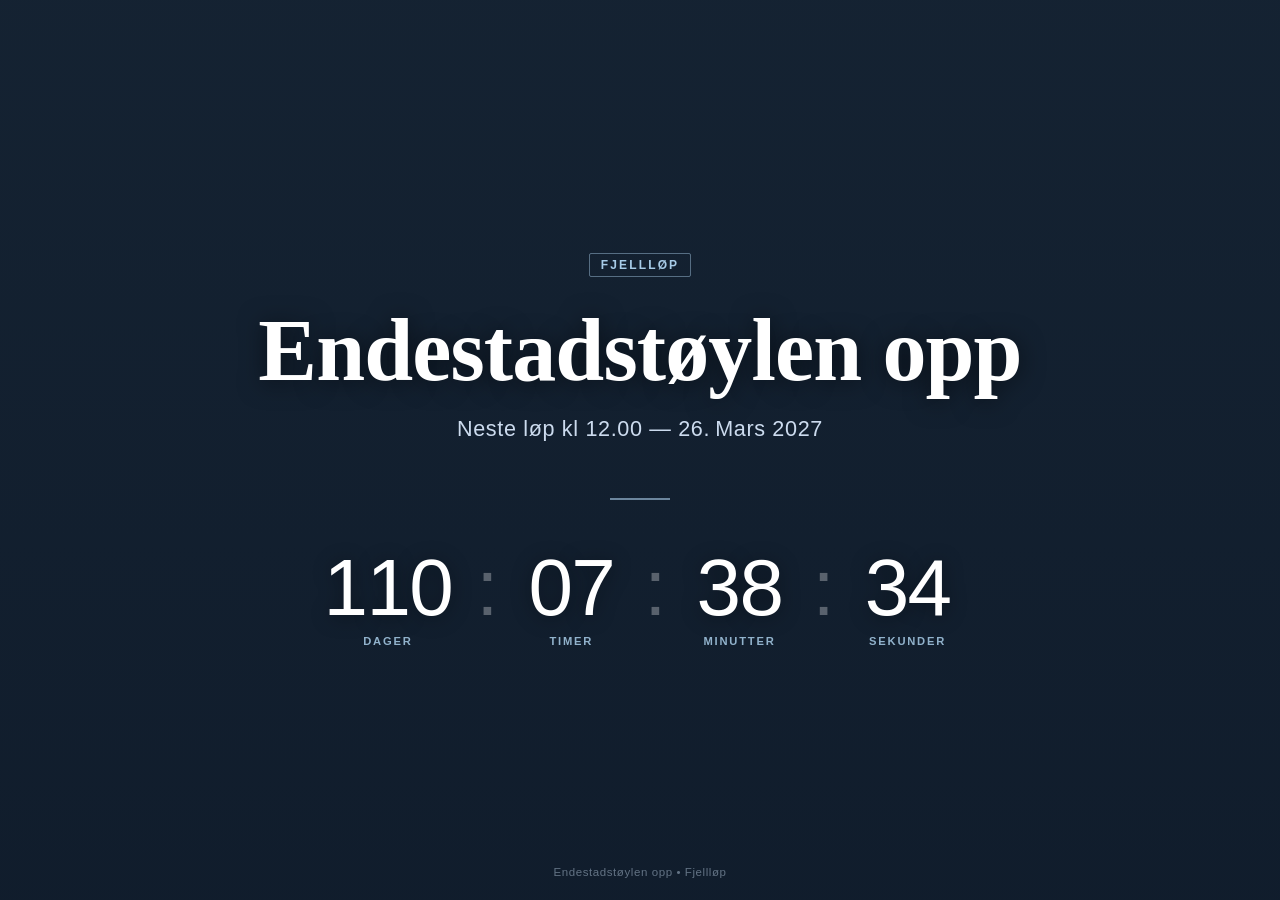
==== index.html @ 92e61cb0 "Add promotional landing page for Endestadstøylen opp Static single-page site with hero mountain back" ====
<!DOCTYPE html>
<html lang="no">
<head>
  <meta charset="UTF-8" />
  <meta name="viewport" content="width=device-width, initial-scale=1.0" />
  <title>Endestadstøylen opp</title>
  <style>
    *, *::before, *::after {
      box-sizing: border-box;
      margin: 0;
      padding: 0;
    }

    html, body {
      height: 100%;
      font-family: Georgia, 'Times New Roman', serif;
    }

    /* ── Hero ── */
    .hero {
      position: relative;
      min-height: 100vh;
      display: flex;
      flex-direction: column;
      align-items: center;
      justify-content: center;
      text-align: center;
      padding: 2rem 1.5rem;
      overflow: hidden;
      background-color: #1a2a3a;
    }

    .hero-bg {
      position: absolute;
      inset: 0;
      background-image: url('https://images.unsplash.com/photo-1531366936337-7c912a4589a7?auto=format&fit=crop&w=1920&q=85');
      background-size: cover;
      background-position: center 40%;
      background-repeat: no-repeat;
      filter: brightness(0.55) saturate(0.9);
      z-index: 0;
    }

    .hero-overlay {
      position: absolute;
      inset: 0;
      background: linear-gradient(
        to bottom,
        rgba(10, 20, 35, 0.35) 0%,
        rgba(10, 20, 35, 0.60) 100%
      );
      z-index: 1;
    }

    .hero-content {
      position: relative;
      z-index: 2;
      max-width: 820px;
    }

    /* ── Badge ── */
    .badge {
      display: inline-block;
      font-family: 'Helvetica Neue', Arial, sans-serif;
      font-size: 0.75rem;
      font-weight: 700;
      letter-spacing: 0.18em;
      text-transform: uppercase;
      color: #a8cce8;
      border: 1px solid rgba(168, 204, 232, 0.45);
      border-radius: 2px;
      padding: 0.35em 0.9em;
      margin-bottom: 1.6rem;
    }

    /* ── Title ── */
    h1 {
      font-size: clamp(2.4rem, 7vw, 5.5rem);
      font-weight: 700;
      color: #ffffff;
      line-height: 1.1;
      letter-spacing: -0.01em;
      text-shadow: 0 2px 24px rgba(0,0,0,0.55);
      margin-bottom: 1rem;
    }

    /* ── Subtitle ── */
    .subtitle {
      font-family: 'Helvetica Neue', Arial, sans-serif;
      font-size: clamp(1rem, 2.5vw, 1.35rem);
      color: rgba(220, 235, 255, 0.92);
      letter-spacing: 0.03em;
      margin-bottom: 3.5rem;
    }

    /* ── Divider ── */
    .divider {
      width: 60px;
      height: 2px;
      background: rgba(168, 204, 232, 0.6);
      margin: 0 auto 3rem;
    }

    /* ── Countdown ── */
    .countdown {
      display: flex;
      flex-wrap: wrap;
      justify-content: center;
      gap: 1rem 1.5rem;
    }

    .countdown-unit {
      display: flex;
      flex-direction: column;
      align-items: center;
      min-width: 90px;
    }

    .countdown-number {
      font-family: 'Helvetica Neue', Arial, sans-serif;
      font-size: clamp(2.8rem, 8vw, 5rem);
      font-weight: 300;
      color: #ffffff;
      line-height: 1;
      letter-spacing: -0.02em;
      text-shadow: 0 2px 20px rgba(0,0,0,0.4);
      min-width: 2.2ch;
      text-align: center;
    }

    .countdown-label {
      font-family: 'Helvetica Neue', Arial, sans-serif;
      font-size: 0.7rem;
      font-weight: 600;
      letter-spacing: 0.16em;
      text-transform: uppercase;
      color: rgba(168, 204, 232, 0.85);
      margin-top: 0.45rem;
    }

    .countdown-sep {
      font-family: 'Helvetica Neue', Arial, sans-serif;
      font-size: clamp(2.8rem, 8vw, 5rem);
      font-weight: 200;
      color: rgba(255,255,255,0.3);
      line-height: 1;
      align-self: flex-start;
      padding-top: 0;
      margin-top: 0;
    }

    /* ── Finished state ── */
    .countdown-done {
      font-family: 'Helvetica Neue', Arial, sans-serif;
      font-size: clamp(1.2rem, 3vw, 1.8rem);
      color: #a8cce8;
      letter-spacing: 0.05em;
    }

    /* ── Footer note ── */
    .hero-footer {
      position: absolute;
      bottom: 1.4rem;
      left: 0;
      right: 0;
      z-index: 2;
      font-family: 'Helvetica Neue', Arial, sans-serif;
      font-size: 0.72rem;
      color: rgba(200, 220, 240, 0.45);
      letter-spacing: 0.05em;
      text-align: center;
    }

    /* ── Responsive tweaks ── */
    @media (max-width: 480px) {
      .countdown-sep { display: none; }
      .countdown-unit { min-width: 70px; }
    }
  </style>
</head>
<body>

<section class="hero">
  <div class="hero-bg" role="img" aria-label="Norsk fjelllandskap"></div>
  <div class="hero-overlay"></div>

  <div class="hero-content">
    <span class="badge">Fjellløp</span>

    <h1>Endestadstøylen opp</h1>

    <p class="subtitle">Neste løp kl&nbsp;12.00 &mdash; 26.&thinsp;Mars&nbsp;2027</p>

    <div class="divider" aria-hidden="true"></div>

    <div class="countdown" id="countdown" aria-live="polite" aria-label="Nedtelling til løpet"></div>
  </div>

  <p class="hero-footer">Endestadstøylen opp &bull; Fjellløp</p>
</section>

<script>
  // Target: 2027-03-26 12:00:00 Europe/Oslo (CET = UTC+1; DST starts March 28 in 2027)
  var TARGET_UTC = new Date('2027-03-26T11:00:00Z').getTime();

  var el = document.getElementById('countdown');

  function pad(n) {
    return String(Math.floor(n)).padStart(2, '0');
  }

  function buildUnits(days, hours, minutes, seconds) {
    var units = [
      { value: pad(days),    label: days === 1 ? 'Dag' : 'Dager' },
      { value: pad(hours),   label: 'Timer' },
      { value: pad(minutes), label: 'Minutter' },
      { value: pad(seconds), label: 'Sekunder' }
    ];

    var html = '';
    units.forEach(function(u, i) {
      html += '<div class="countdown-unit">'
            + '<span class="countdown-number">' + u.value + '</span>'
            + '<span class="countdown-label">' + u.label + '</span>'
            + '</div>';
      if (i < units.length - 1) {
        html += '<span class="countdown-sep" aria-hidden="true">:</span>';
      }
    });
    return html;
  }

  function tick() {
    var now  = Date.now();
    var diff = TARGET_UTC - now;

    if (diff <= 0) {
      el.innerHTML = '<p class="countdown-done">Løpet er i gang!</p>';
      return;
    }

    var totalSec = Math.floor(diff / 1000);
    var seconds  = totalSec % 60;
    var totalMin = Math.floor(totalSec / 60);
    var minutes  = totalMin % 60;
    var totalHr  = Math.floor(totalMin / 60);
    var hours    = totalHr % 24;
    var days     = Math.floor(totalHr / 24);

    el.innerHTML = buildUnits(days, hours, minutes, seconds);

    // Schedule next tick aligned to the next whole second
    var msIntoSec = diff % 1000;
    setTimeout(tick, msIntoSec > 0 ? msIntoSec : 1000);
  }

  tick();
</script>

</body>
</html>
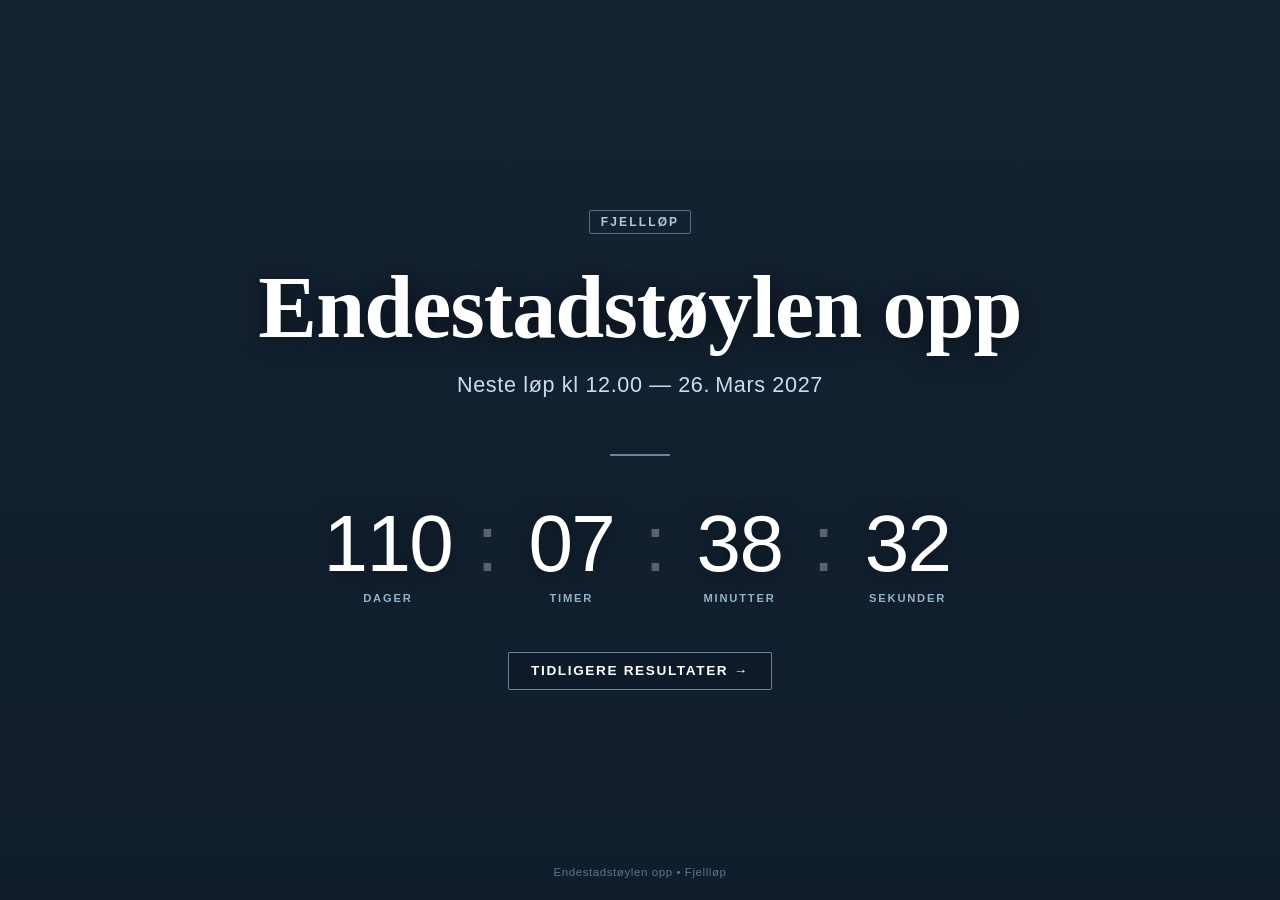
==== commit 448d1729: "Add results pages for previous races - resultater.html: overview of past races with course record, y" ====
--- a/index.html
+++ b/index.html
@@ -157,6 +157,30 @@
       letter-spacing: 0.05em;
     }
 
+    /* ── Results link ── */
+    .results-link {
+      display: inline-block;
+      margin-top: 3rem;
+      font-family: 'Helvetica Neue', Arial, sans-serif;
+      font-size: 0.85rem;
+      font-weight: 600;
+      letter-spacing: 0.12em;
+      text-transform: uppercase;
+      color: #ffffff;
+      text-decoration: none;
+      border: 1px solid rgba(168, 204, 232, 0.6);
+      border-radius: 2px;
+      padding: 0.8em 1.6em;
+      background: rgba(10, 20, 35, 0.35);
+      transition: background 0.15s, border-color 0.15s;
+    }
+
+    .results-link:hover,
+    .results-link:focus-visible {
+      background: rgba(168, 204, 232, 0.2);
+      border-color: #a8cce8;
+    }
+
     /* ── Footer note ── */
     .hero-footer {
       position: absolute;
@@ -194,6 +218,8 @@
     <div class="divider" aria-hidden="true"></div>
 
     <div class="countdown" id="countdown" aria-live="polite" aria-label="Nedtelling til løpet"></div>
+
+    <a class="results-link" href="resultater.html">Tidligere resultater &rarr;</a>
   </div>
 
   <p class="hero-footer">Endestadstøylen opp &bull; Fjellløp</p>
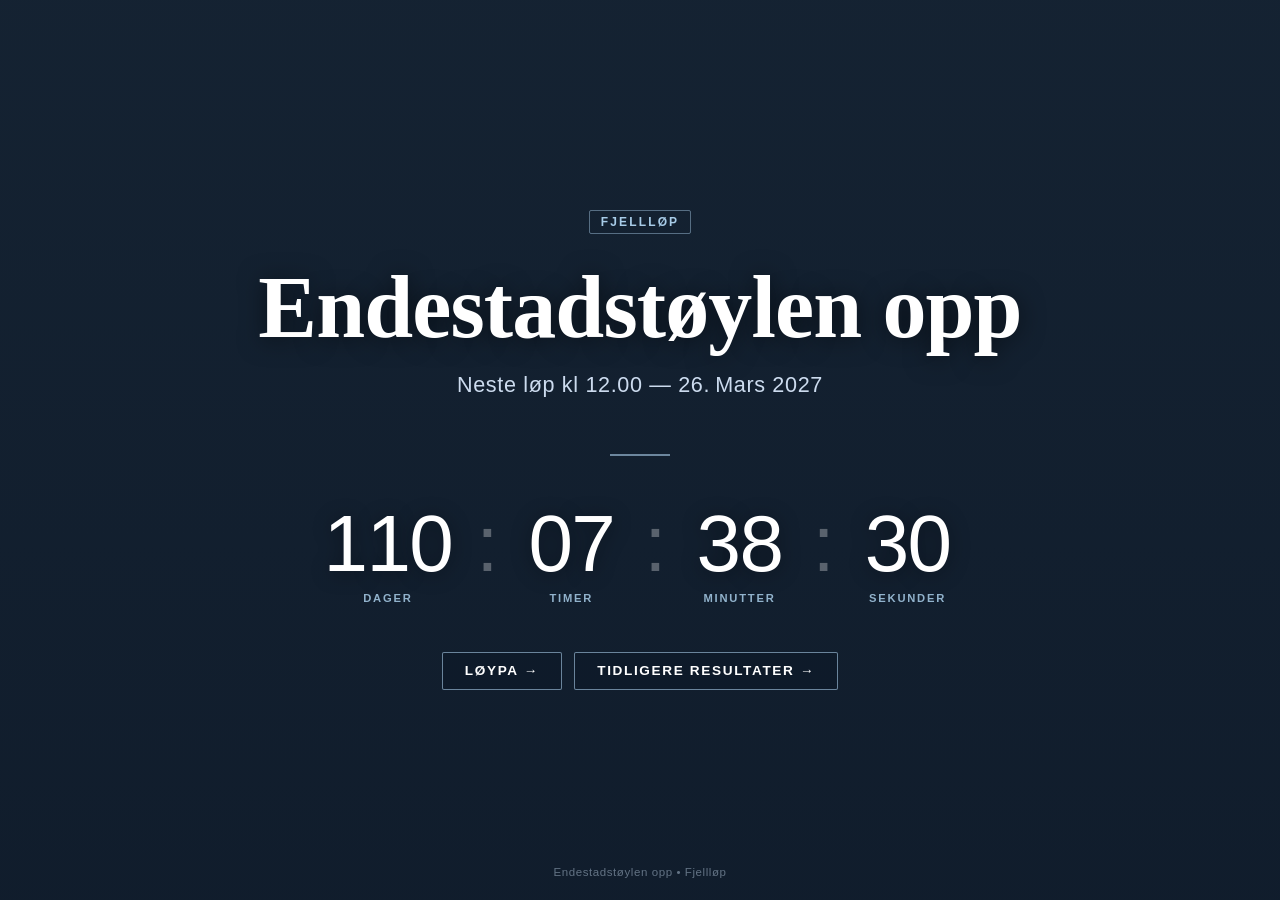
==== commit 1862c22c: "Add course page with map and elevation profile from GPX - loypa.html: course facts (distance, climb," ====
--- a/index.html
+++ b/index.html
@@ -158,9 +158,16 @@
     }
 
     /* ── Results link ── */
+    .hero-links {
+      display: flex;
+      flex-wrap: wrap;
+      justify-content: center;
+      gap: 0.8rem;
+      margin-top: 3rem;
+    }
+
     .results-link {
       display: inline-block;
-      margin-top: 3rem;
       font-family: 'Helvetica Neue', Arial, sans-serif;
       font-size: 0.85rem;
       font-weight: 600;
@@ -219,7 +226,10 @@
 
     <div class="countdown" id="countdown" aria-live="polite" aria-label="Nedtelling til løpet"></div>
 
-    <a class="results-link" href="resultater.html">Tidligere resultater &rarr;</a>
+    <nav class="hero-links" aria-label="Mer om løpet">
+      <a class="results-link" href="loypa.html">Løypa &rarr;</a>
+      <a class="results-link" href="resultater.html">Tidligere resultater &rarr;</a>
+    </nav>
   </div>
 
   <p class="hero-footer">Endestadstøylen opp &bull; Fjellløp</p>
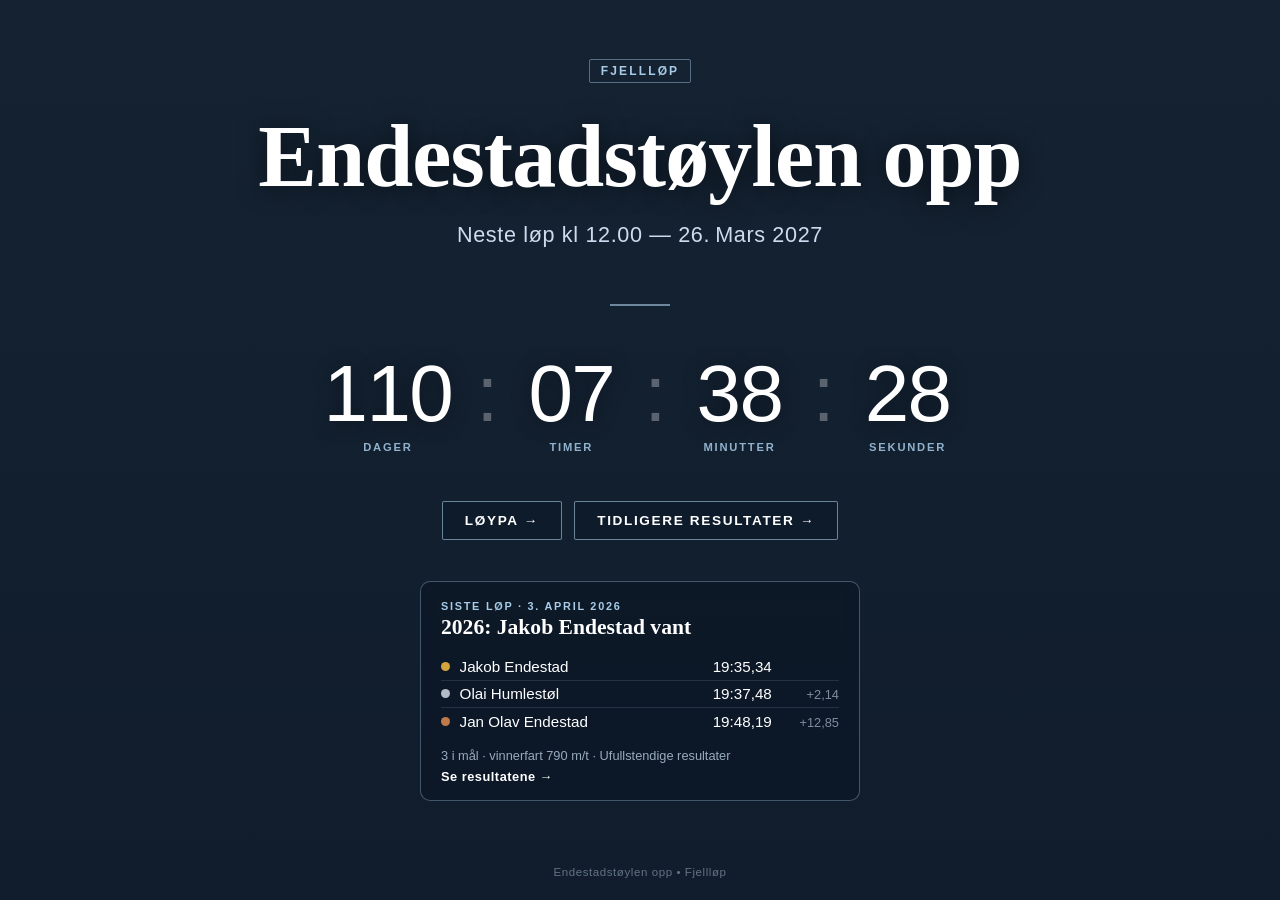
==== commit 8d1ed0b6: "Add latest-race highlight card to landing page Shows the newest race from results/lop.csv: date, win" ====
--- a/index.html
+++ b/index.html
@@ -25,7 +25,7 @@
       align-items: center;
       justify-content: center;
       text-align: center;
-      padding: 2rem 1.5rem;
+      padding: 2rem 1rem 4.5rem;
       overflow: hidden;
       background-color: #1a2a3a;
     }
@@ -188,6 +188,87 @@
       border-color: #a8cce8;
     }
 
+    /* ── Last race highlight ── */
+    .last-race {
+      display: block;
+      width: 100%;
+      max-width: 440px;
+      margin: 2.6rem auto 0;
+      text-align: left;
+      font-family: 'Helvetica Neue', Arial, sans-serif;
+      color: #ffffff;
+      text-decoration: none;
+      background: rgba(10, 20, 35, 0.55);
+      border: 1px solid rgba(168, 204, 232, 0.35);
+      border-radius: 10px;
+      padding: 1.1rem 1.25rem 1rem;
+      backdrop-filter: blur(6px);
+      -webkit-backdrop-filter: blur(6px);
+      transition: border-color 0.15s, transform 0.15s, background 0.15s;
+    }
+
+    .last-race[hidden] { display: none; }
+
+    .last-race:hover,
+    .last-race:focus-visible {
+      border-color: #a8cce8;
+      background: rgba(10, 20, 35, 0.7);
+      transform: translateY(-2px);
+    }
+
+    .last-race-eyebrow {
+      font-size: 0.68rem;
+      font-weight: 700;
+      letter-spacing: 0.16em;
+      text-transform: uppercase;
+      color: #a8cce8;
+    }
+
+    .last-race-title {
+      font-family: Georgia, 'Times New Roman', serif;
+      font-size: 1.35rem;
+      font-weight: 700;
+      margin: 0.2rem 0 0.8rem;
+    }
+
+    .last-race ol { list-style: none; }
+
+    .last-race li {
+      display: flex;
+      align-items: baseline;
+      gap: 0.6rem;
+      padding: 0.3rem 0;
+      font-size: 0.95rem;
+    }
+
+    .last-race li + li { border-top: 1px solid rgba(168, 204, 232, 0.15); }
+
+    .last-race .medal {
+      flex: none;
+      width: 9px;
+      height: 9px;
+      border-radius: 50%;
+      align-self: center;
+    }
+
+    .last-race .who { flex: 1; min-width: 0; overflow: hidden; text-overflow: ellipsis; white-space: nowrap; }
+    .last-race .t { font-variant-numeric: tabular-nums; }
+    .last-race .gap { font-size: 0.8rem; color: rgba(200, 220, 240, 0.6); font-variant-numeric: tabular-nums; min-width: 3.6rem; text-align: right; }
+
+    .last-race-foot {
+      display: flex;
+      flex-wrap: wrap;
+      justify-content: space-between;
+      align-items: baseline;
+      gap: 0.4rem 1rem;
+      margin-top: 0.8rem;
+      font-size: 0.8rem;
+      color: rgba(200, 220, 240, 0.75);
+    }
+
+    .last-race-cta { font-weight: 700; color: #ffffff; letter-spacing: 0.04em; }
+    .last-race:hover .last-race-cta { text-decoration: underline; }
+
     /* ── Footer note ── */
     .hero-footer {
       position: absolute;
@@ -230,6 +311,9 @@
       <a class="results-link" href="loypa.html">Løypa &rarr;</a>
       <a class="results-link" href="resultater.html">Tidligere resultater &rarr;</a>
     </nav>
+
+    <!-- Fylles ut fra results/ av scriptet nederst; forblir skjult om resultatene ikke kan lastes -->
+    <a class="last-race" id="last-race" href="resultater.html" hidden></a>
   </div>
 
   <p class="hero-footer">Endestadstøylen opp &bull; Fjellløp</p>
@@ -293,5 +377,47 @@
   tick();
 </script>
 
+<script src="assets/results.js"></script>
+<script>
+  // Oppsummering av siste løp
+  (function () {
+    var card = document.getElementById('last-race');
+    var R = window.Results;
+    if (!R || !window.fetch) return;
+    var MEDALS = ['#d4a53a', '#b3bcc6', '#c07a4a'];
+
+    R.loadRaceIndex().then(function (races) {
+      if (!races.length) return;
+      var race = races[0];
+      return R.loadRace(race).then(function (data) {
+        if (!data.finishers.length) return;
+        var s = data.stats, d = data.decimals, esc = R.esc;
+
+        var rows = data.finishers.filter(function (f) { return f.place <= 3; }).map(function (f) {
+          return '<li><span class="medal" style="background:' + MEDALS[f.place - 1] + '" aria-label="' + f.place + '. plass"></span>' +
+            '<span class="who">' + esc(f.name) + '</span>' +
+            '<span class="t">' + R.formatTime(f.seconds, d) + '</span>' +
+            '<span class="gap">' + (f.gap ? R.formatGap(f.gap, d) : '') + '</span></li>';
+        }).join('');
+
+        var facts = [s.finishers + ' i mål'];
+        if (race.climbM) facts.push('vinnerfart ' + R.formatVertical(s.fastest, race.climbM));
+        if (race.note) facts.push(race.note.replace(/\s*[–-].*$/, ''));
+
+        card.href = 'lop.html?ar=' + encodeURIComponent(race.year);
+        card.innerHTML =
+          '<div class="last-race-eyebrow">Siste løp' + (race.date ? ' · ' + esc(R.formatDate(race.date)) : '') + '</div>' +
+          '<div class="last-race-title">' + esc(race.year) + ': ' + esc(s.winner.name) + ' vant</div>' +
+          '<ol>' + rows + '</ol>' +
+          '<div class="last-race-foot"><span>' + esc(facts.join(' · ')) + '</span>' +
+          '<span class="last-race-cta">Se resultatene &rarr;</span></div>';
+        card.setAttribute('aria-label', 'Siste løp ' + race.year + ': ' + s.winner.name + ' vant på ' +
+          R.formatTime(s.fastest, d) + '. Se resultatene.');
+        card.hidden = false;
+      });
+    }).catch(function () { /* ingen resultater å vise – kortet forblir skjult */ });
+  })();
+</script>
+
 </body>
 </html>
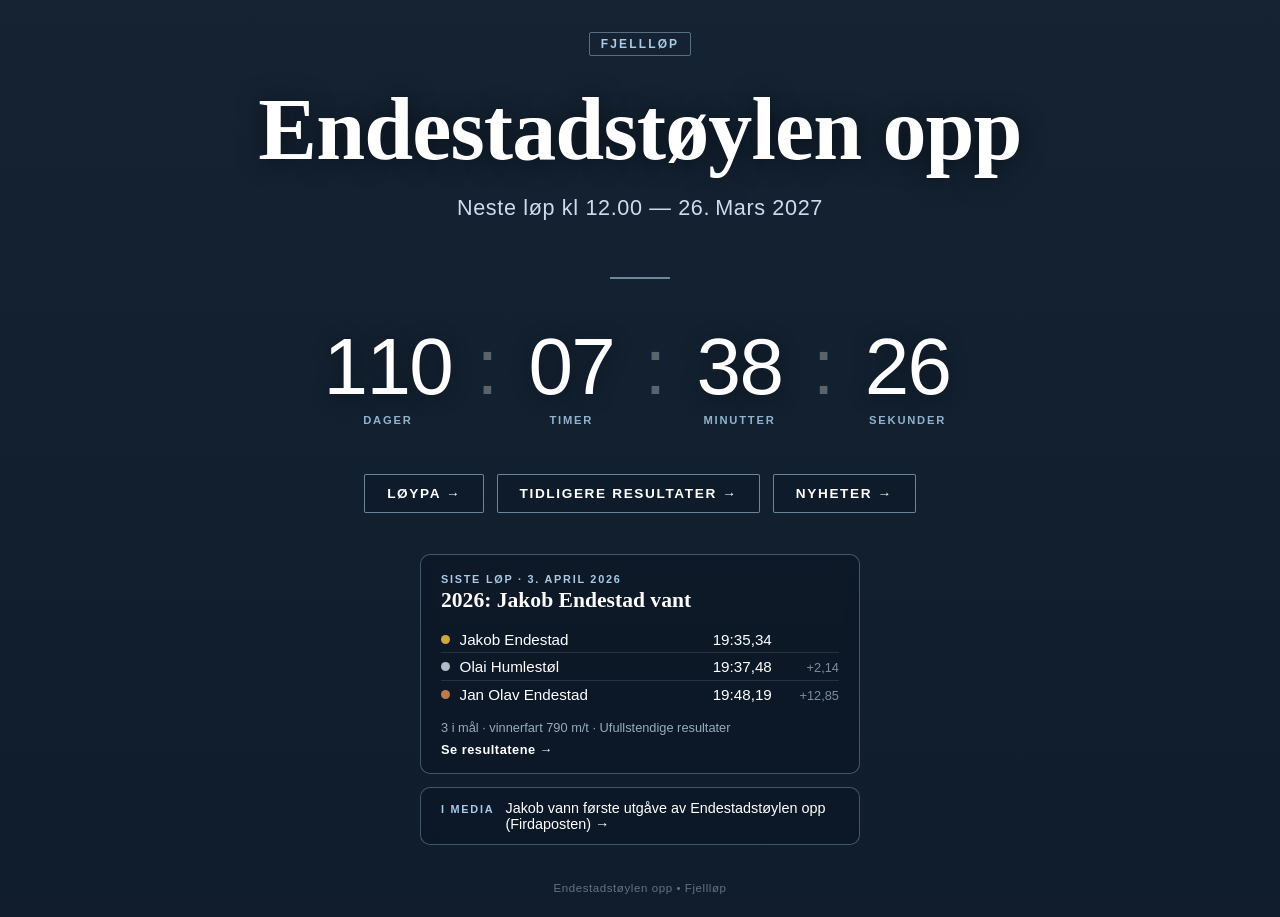
==== commit e12176eb: "Add news page with Firdaposten coverage of the 2026 race News items are read from nyheter/nyheter.cs" ====
--- a/index.html
+++ b/index.html
@@ -269,6 +269,49 @@
     .last-race-cta { font-weight: 700; color: #ffffff; letter-spacing: 0.04em; }
     .last-race:hover .last-race-cta { text-decoration: underline; }
 
+    /* ── Latest news ── */
+    .latest-news {
+      display: flex;
+      align-items: baseline;
+      gap: 0.7rem;
+      width: 100%;
+      max-width: 440px;
+      margin: 0.8rem auto 0;
+      text-align: left;
+      font-family: 'Helvetica Neue', Arial, sans-serif;
+      font-size: 0.9rem;
+      color: #ffffff;
+      text-decoration: none;
+      background: rgba(10, 20, 35, 0.55);
+      border: 1px solid rgba(168, 204, 232, 0.35);
+      border-radius: 10px;
+      padding: 0.75rem 1.25rem;
+      backdrop-filter: blur(6px);
+      -webkit-backdrop-filter: blur(6px);
+      transition: border-color 0.15s, transform 0.15s, background 0.15s;
+    }
+
+    .latest-news[hidden] { display: none; }
+
+    .latest-news:hover,
+    .latest-news:focus-visible {
+      border-color: #a8cce8;
+      background: rgba(10, 20, 35, 0.7);
+      transform: translateY(-2px);
+    }
+
+    .latest-news-eyebrow {
+      flex: none;
+      font-size: 0.68rem;
+      font-weight: 700;
+      letter-spacing: 0.16em;
+      text-transform: uppercase;
+      color: #a8cce8;
+    }
+
+    .latest-news-title { flex: 1; min-width: 0; }
+    .latest-news:hover .latest-news-title { text-decoration: underline; }
+
     /* ── Footer note ── */
     .hero-footer {
       position: absolute;
@@ -310,10 +353,14 @@
     <nav class="hero-links" aria-label="Mer om løpet">
       <a class="results-link" href="loypa.html">Løypa &rarr;</a>
       <a class="results-link" href="resultater.html">Tidligere resultater &rarr;</a>
+      <a class="results-link" href="nyheter.html">Nyheter &rarr;</a>
     </nav>
 
     <!-- Fylles ut fra results/ av scriptet nederst; forblir skjult om resultatene ikke kan lastes -->
     <a class="last-race" id="last-race" href="resultater.html" hidden></a>
+
+    <!-- Siste sak fra nyheter/nyheter.csv; forblir skjult om fila ikke kan lastes -->
+    <a class="latest-news" id="latest-news" href="nyheter.html" hidden></a>
   </div>
 
   <p class="hero-footer">Endestadstøylen opp &bull; Fjellløp</p>
@@ -418,6 +465,23 @@
     }).catch(function () { /* ingen resultater å vise – kortet forblir skjult */ });
   })();
 </script>
+<script>
+  // Siste nytt
+  (function () {
+    var card = document.getElementById('latest-news');
+    var R = window.Results;
+    if (!R || !window.fetch) return;
+
+    R.loadNews().then(function (items) {
+      if (!items.length) return;
+      var n = items[0];
+      card.innerHTML =
+        '<span class="latest-news-eyebrow">' + (n.type === 'presse' ? 'I media' : 'Siste nytt') + '</span>' +
+        '<span class="latest-news-title">' + R.esc(n.title) + (n.source ? ' (' + R.esc(n.source) + ')' : '') + ' &rarr;</span>';
+      card.hidden = false;
+    }).catch(function () { /* ingen nyheter å vise – kortet forblir skjult */ });
+  })();
+</script>
 
 </body>
 </html>
